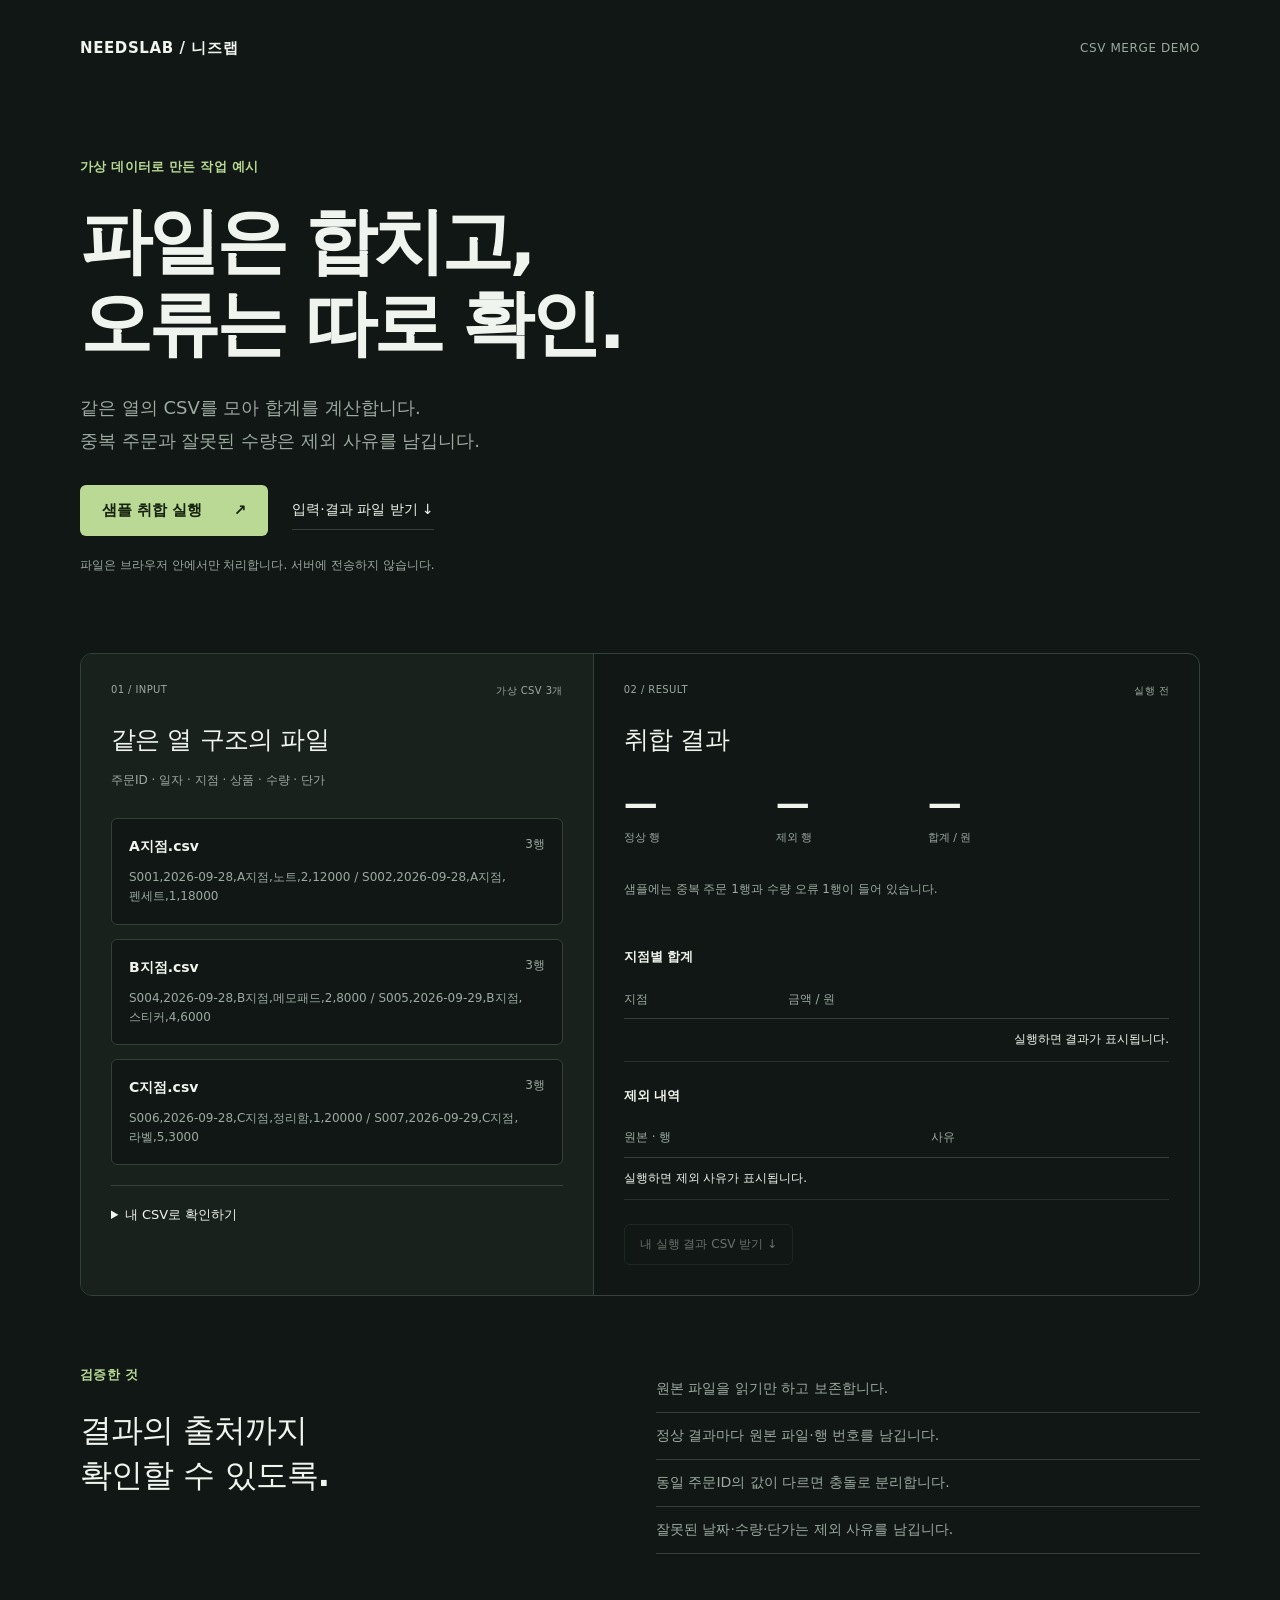
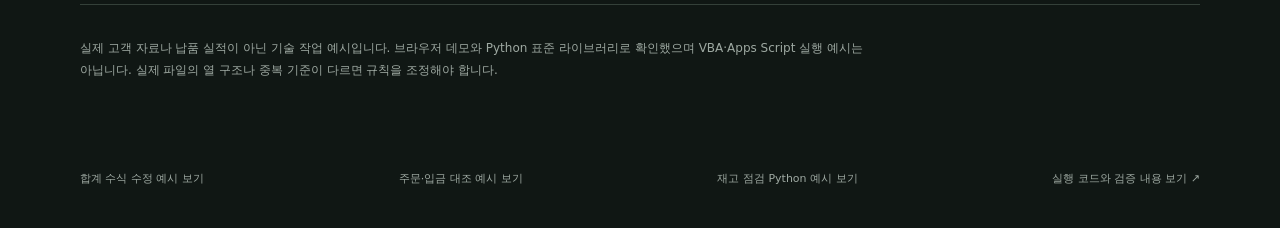
==== docs/index.html @ 4f650fd6 "Add fictional inventory shortage Python example" ====
<!doctype html>
<html lang="ko">
<head>
  <meta charset="utf-8">
  <meta name="viewport" content="width=device-width,initial-scale=1">
  <title>CSV 파일 취합 실행 예시 | 니즈랩</title>
  <meta name="description" content="가상 CSV 3개를 취합하고 중복·입력 오류를 분리하는 니즈랩 기술 작업 예시. 브라우저 안에서 직접 실행하고 결과를 확인하세요.">
  <meta name="theme-color" content="#101714">
  <link rel="stylesheet" href="style.css">
  <script src="merge.js" defer></script>
  <script src="demo.js" defer></script>
</head>
<body>
  <header class="shell masthead"><a href="https://github.com/needsbuilder/excel-automation-demo">NEEDSLAB / 니즈랩</a><span>CSV MERGE DEMO</span></header>
  <main class="shell">
    <section class="hero">
      <p class="eyebrow">가상 데이터로 만든 작업 예시</p>
      <h1>파일은 합치고,<br>오류는 따로 확인.</h1>
      <p class="intro">같은 열의 CSV를 모아 합계를 계산합니다.<br>중복 주문과 잘못된 수량은 제외 사유를 남깁니다.</p>
      <div class="actions"><button id="run" type="button">샘플 취합 실행 <span aria-hidden="true">↗</span></button><a class="secondary" href="downloads/excel-merge-sample.zip" download>입력·결과 파일 받기 ↓</a></div>
      <p class="micro">파일은 브라우저 안에서만 처리합니다. 서버에 전송하지 않습니다.</p>
    </section>
    <section class="workspace" aria-label="파일 취합 데모">
      <div class="input-pane">
        <div class="section-label"><span>01 / INPUT</span><span id="file-count">가상 CSV 3개</span></div>
        <h2>같은 열 구조의 파일</h2>
        <p>주문ID · 일자 · 지점 · 상품 · 수량 · 단가</p>
        <div id="files" class="files"></div>
        <details class="upload"><summary>내 CSV로 확인하기</summary><p>UTF-8, 같은 열·순서의 CSV를 선택하세요. 총 1MB 이하, 최대 10개입니다. 원본 파일은 변경하지 않습니다.</p><label for="upload">CSV 파일 선택</label><input id="upload" type="file" accept=".csv,text/csv" multiple><button class="quiet" id="reset" type="button">가상 샘플로 돌아가기</button></details>
      </div>
      <div class="output-pane">
        <div class="section-label"><span>02 / RESULT</span><span id="state">실행 전</span></div>
        <h2>취합 결과</h2>
        <div class="stats"><div><strong id="accepted">—</strong><span>정상 행</span></div><div><strong id="excluded">—</strong><span>제외 행</span></div><div><strong id="total">—</strong><span>합계 / 원</span></div></div>
        <p id="message" role="status" aria-live="polite">샘플에는 중복 주문 1행과 수량 오류 1행이 들어 있습니다.</p>
        <div class="table-wrap"><table><caption>지점별 합계</caption><thead><tr><th scope="col">지점</th><th scope="col">금액 / 원</th></tr></thead><tbody id="branches"><tr><td colspan="2">실행하면 결과가 표시됩니다.</td></tr></tbody></table></div>
        <div class="table-wrap"><table><caption>제외 내역</caption><thead><tr><th scope="col">원본 · 행</th><th scope="col">사유</th></tr></thead><tbody id="exceptions"><tr><td colspan="2">실행하면 제외 사유가 표시됩니다.</td></tr></tbody></table></div>
        <button id="download" class="quiet" type="button" disabled>내 실행 결과 CSV 받기 ↓</button>
      </div>
    </section>
    <section class="notes">
      <div><p class="eyebrow">검증한 것</p><h2>결과의 출처까지<br>확인할 수 있도록.</h2></div>
      <ul><li>원본 파일을 읽기만 하고 보존합니다.</li><li>정상 결과마다 원본 파일·행 번호를 남깁니다.</li><li>동일 주문ID의 값이 다르면 충돌로 분리합니다.</li><li>잘못된 날짜·수량·단가는 제외 사유를 남깁니다.</li></ul>
    </section>
    <p class="boundary">실제 고객 자료나 납품 실적이 아닌 기술 작업 예시입니다. 브라우저 데모와 Python 표준 라이브러리로 확인했으며 VBA·Apps Script 실행 예시는 아닙니다. 실제 파일의 열 구조나 중복 기준이 다르면 규칙을 조정해야 합니다.</p>
  </main>
  <footer class="shell"><a href="formula-example.html">합계 수식 수정 예시 보기</a><a href="reconcile-example.html">주문·입금 대조 예시 보기</a><a href="https://github.com/needsbuilder/excel-automation-demo/tree/main/inventory-example">재고 점검 Python 예시 보기</a><a href="https://github.com/needsbuilder/excel-automation-demo">실행 코드와 검증 내용 보기 ↗</a></footer>
</body>
</html>
---- docs/style.css ----
:root{color-scheme:dark;--bg:#101714;--pane:#19211d;--muted:#9ea9a2;--line:#344039;--fg:#f0f4ee;--accent:#b9d995;font-family:system-ui,-apple-system,BlinkMacSystemFont,"Apple SD Gothic Neo","Malgun Gothic",sans-serif}
*{box-sizing:border-box}body{margin:0;background:var(--bg);color:var(--fg);word-break:keep-all;overflow-wrap:anywhere}a{color:inherit;text-decoration:none}button,input{font:inherit}button,a{touch-action:manipulation}.shell{max-width:1200px;margin:auto;padding:0 40px}.masthead{display:flex;justify-content:space-between;align-items:center;gap:20px;height:96px;font-size:12px;letter-spacing:.05em}.masthead>a{font-size:15px;font-weight:700}.masthead>span{color:var(--muted)}.hero{padding:62px 0 66px}.eyebrow{color:var(--accent);font-size:13px;font-weight:600;letter-spacing:.02em;margin:0 0 24px}h1{font-size:clamp(40px,6vw,72px);line-height:1.14;letter-spacing:-.055em;font-weight:600;margin:0}.intro{color:var(--muted);font-size:18px;line-height:1.8;margin:28px 0}.actions{display:flex;gap:24px;align-items:center;flex-wrap:wrap}button{cursor:pointer;border:0;border-radius:6px;background:var(--accent);padding:16px 22px;color:#15200d;font-size:15px;font-weight:650}.actions button span{margin-left:26px}.secondary{font-size:14px;border-bottom:1px solid var(--line);padding:10px 0}.micro{font-size:12px;color:var(--muted);margin-top:19px;line-height:1.7}.workspace{display:grid;grid-template-columns:1fr 1.18fr;border:1px solid var(--line);border-radius:12px;overflow:hidden}.input-pane,.output-pane{padding:30px;min-width:0}.input-pane{background:var(--pane);border-right:1px solid var(--line)}.section-label{display:flex;justify-content:space-between;gap:14px;font-size:10px;letter-spacing:.04em;color:var(--muted)}h2{font-size:25px;line-height:1.4;font-weight:550;letter-spacing:-.03em;margin:24px 0 12px}.input-pane>p,.upload p{font-size:12px;color:var(--muted);line-height:1.9}.files{margin:26px 0 20px;display:grid;gap:14px}.file{border:1px solid var(--line);padding:17px;border-radius:6px;background:var(--bg)}.file>strong{font-size:14px}.file>span{float:right;color:var(--muted);font-size:12px}.file>p{font-size:12px;color:var(--muted);line-height:1.6;margin-bottom:0}.upload{font-size:12px;border-top:1px solid var(--line);padding-top:20px}.upload summary{cursor:pointer;font-size:13px}.upload label{display:block;margin:15px 0 10px}.upload input{max-width:100%;color:var(--muted);font-size:12px}.upload .quiet{margin-top:14px}.stats{display:grid;grid-template-columns:.8fr .8fr 1.4fr;gap:14px;padding:14px 0 22px}.stats strong{display:block;font-size:clamp(24px,3vw,34px);font-weight:600;letter-spacing:-.05em;font-variant-numeric:tabular-nums}.stats span{display:block;margin-top:7px;font-size:11px;color:var(--muted)}#message{color:var(--muted);font-size:12px;line-height:1.8;min-height:44px}.table-wrap{overflow:auto;margin-top:22px}table{width:100%;border-collapse:collapse;font-size:12px;line-height:1.8;text-align:left}caption{text-align:left;font-size:13px;font-weight:600;margin-bottom:12px}th{font-weight:500;color:var(--muted);border-bottom:1px solid var(--line);padding:8px 0}td{padding:10px 0;border-bottom:1px solid #27322b;vertical-align:top}th+th,td+td{padding-left:18px}#branches td:last-child,#branches th:last-child{text-align:right;font-variant-numeric:tabular-nums}.quiet{background:transparent;color:var(--fg);border:1px solid var(--line);font-size:12px;padding:11px 15px;font-weight:500}#download{margin-top:24px}button:disabled{opacity:.4;cursor:default}.notes{padding:70px 0 50px;display:grid;grid-template-columns:1fr 1fr;gap:32px;border-bottom:1px solid var(--line)}.notes h2{font-size:32px;margin:0}.notes ul{list-style:none;padding:0;margin:0}.notes li{font-size:14px;line-height:1.7;padding:11px 0;border-bottom:1px solid var(--line);color:var(--muted)}.boundary{font-size:12px;line-height:1.9;color:var(--muted);max-width:800px;padding:20px 0 34px}footer{display:flex;justify-content:space-between;gap:20px;align-items:center;font-size:11px;color:var(--muted);min-height:100px}button:hover:not(:disabled),a:hover{opacity:.85}:focus-visible{outline:2px solid var(--accent);outline-offset:5px}
.output-pane{scroll-margin-top:20px}
@media(max-width:760px){.shell{padding:0 22px}.masthead{height:80px}.masthead>span{display:none}.hero{padding:40px 0 48px}.intro{font-size:16px}.workspace{grid-template-columns:1fr}.input-pane{border-right:0;border-bottom:1px solid var(--line)}.input-pane,.output-pane{padding:24px}.notes{grid-template-columns:1fr;padding-top:48px;gap:25px}.notes h2{font-size:28px}footer{align-items:flex-start;flex-direction:column;justify-content:center;gap:14px;padding-bottom:24px}.stats{gap:8px}}
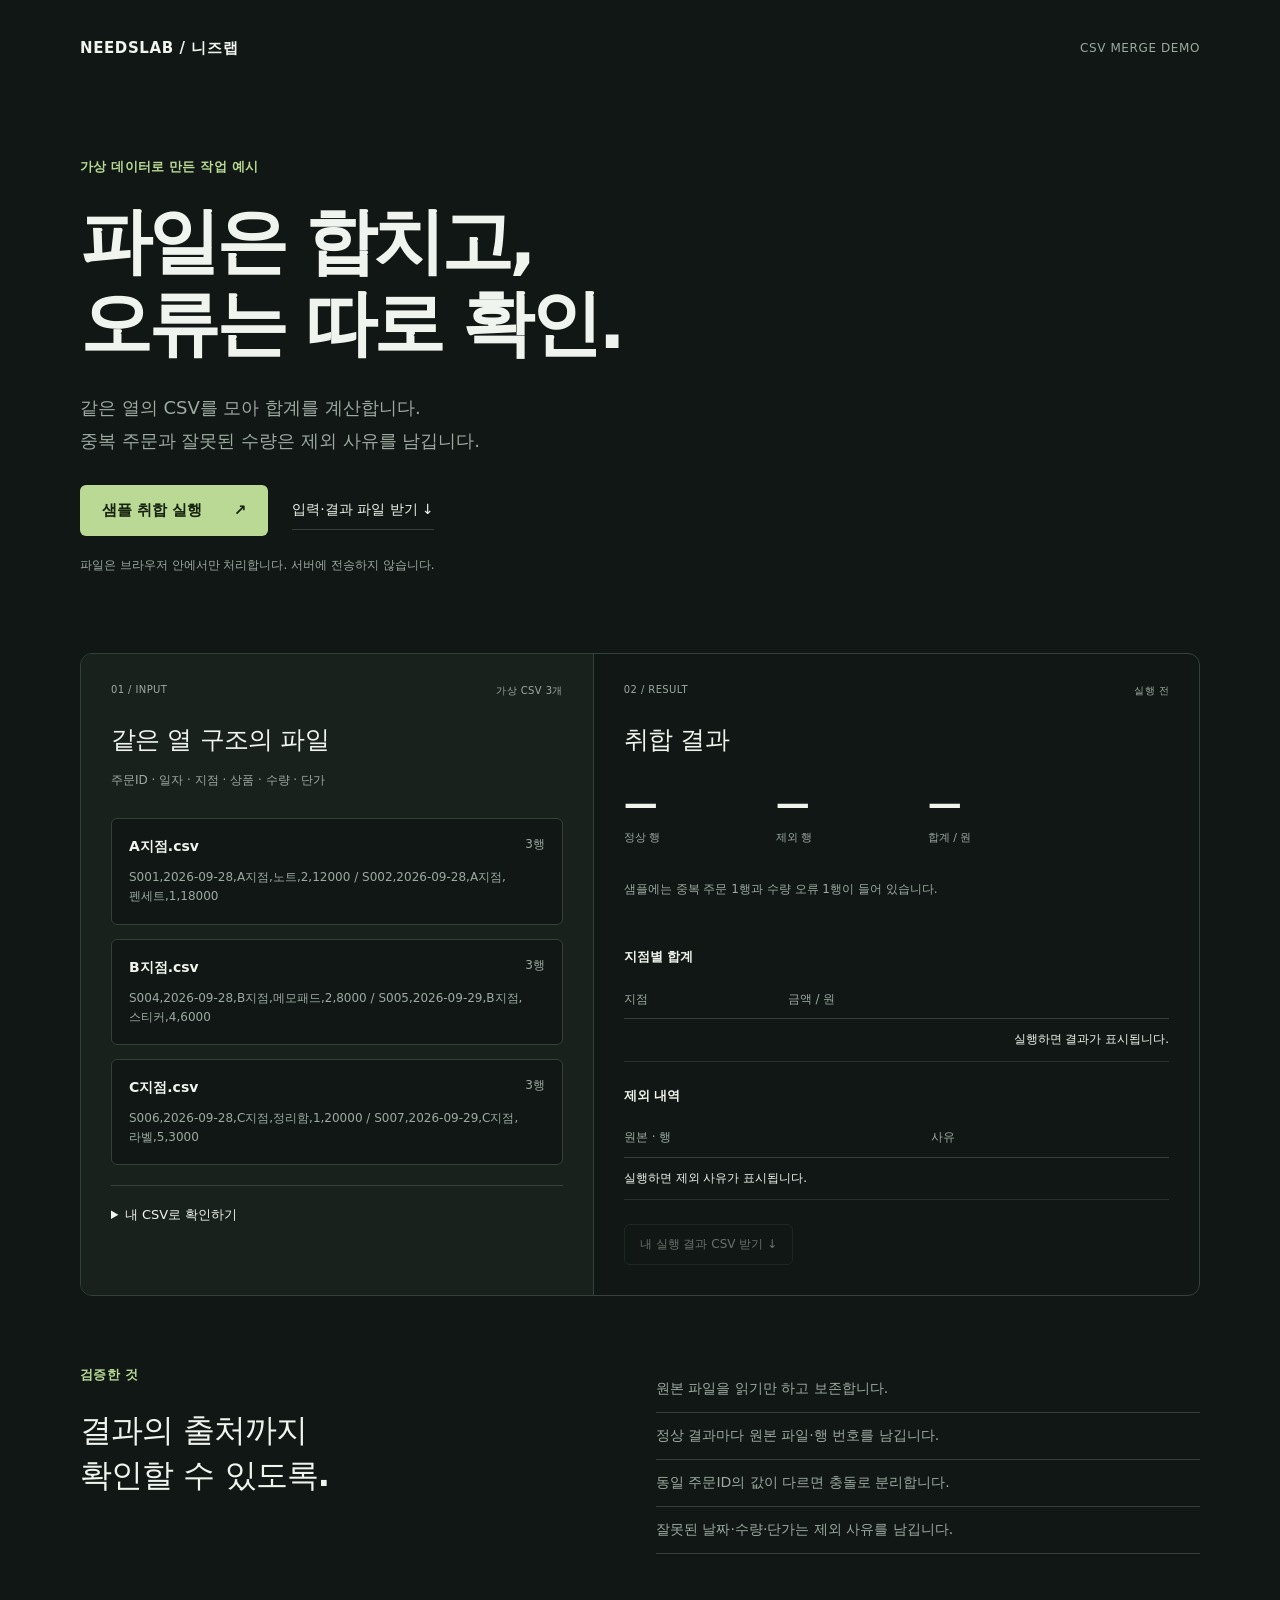
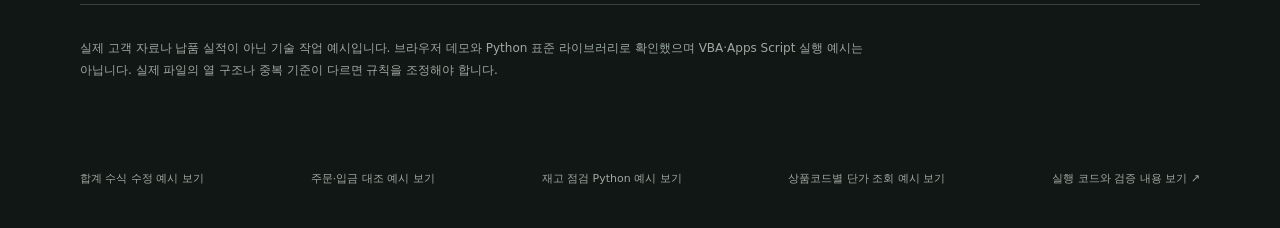
==== commit d52cc86a: "Add fictional SKU price lookup example with acceptance checks" ====
--- a/docs/index.html
+++ b/docs/index.html
@@ -44,6 +44,6 @@
     </section>
     <p class="boundary">실제 고객 자료나 납품 실적이 아닌 기술 작업 예시입니다. 브라우저 데모와 Python 표준 라이브러리로 확인했으며 VBA·Apps Script 실행 예시는 아닙니다. 실제 파일의 열 구조나 중복 기준이 다르면 규칙을 조정해야 합니다.</p>
   </main>
-  <footer class="shell"><a href="formula-example.html">합계 수식 수정 예시 보기</a><a href="reconcile-example.html">주문·입금 대조 예시 보기</a><a href="https://github.com/needsbuilder/excel-automation-demo/tree/main/inventory-example">재고 점검 Python 예시 보기</a><a href="https://github.com/needsbuilder/excel-automation-demo">실행 코드와 검증 내용 보기 ↗</a></footer>
+  <footer class="shell"><a href="formula-example.html">합계 수식 수정 예시 보기</a><a href="reconcile-example.html">주문·입금 대조 예시 보기</a><a href="https://github.com/needsbuilder/excel-automation-demo/tree/main/inventory-example">재고 점검 Python 예시 보기</a><a href="https://github.com/needsbuilder/excel-automation-demo/tree/main/price-lookup-example">상품코드별 단가 조회 예시 보기</a><a href="https://github.com/needsbuilder/excel-automation-demo">실행 코드와 검증 내용 보기 ↗</a></footer>
 </body>
 </html>
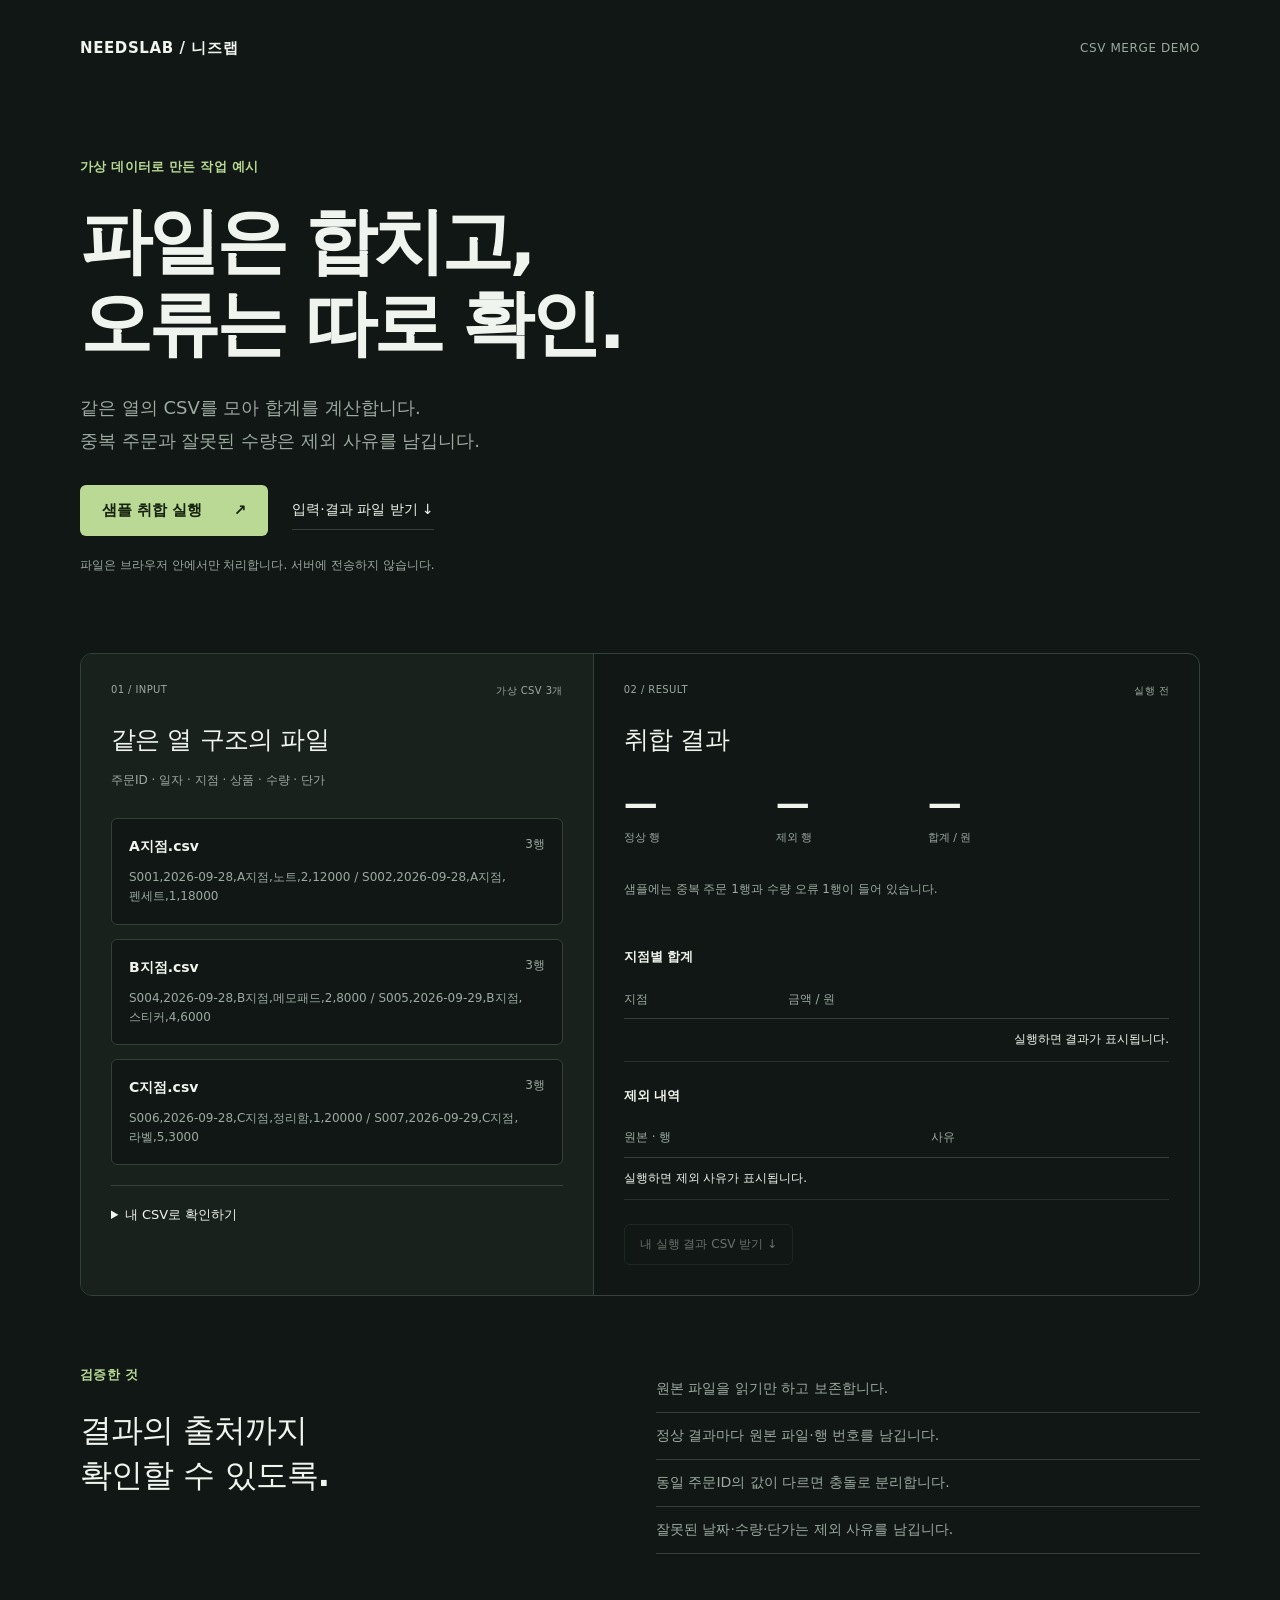
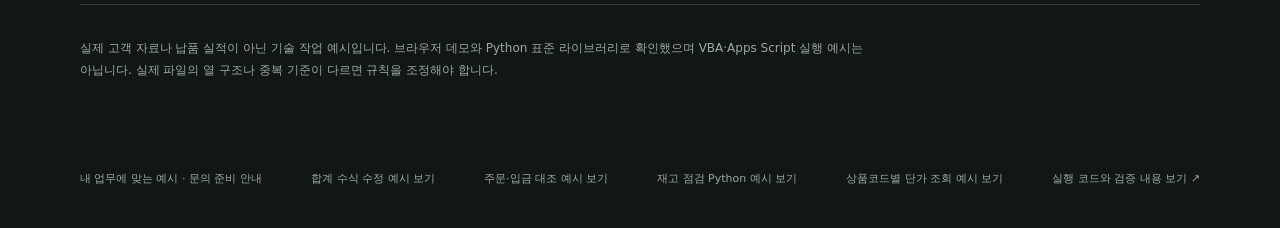
==== commit b8b2cb3b: "Add example chooser and consultation preparation guide" ====
--- a/docs/index.html
+++ b/docs/index.html
@@ -44,6 +44,6 @@
     </section>
     <p class="boundary">실제 고객 자료나 납품 실적이 아닌 기술 작업 예시입니다. 브라우저 데모와 Python 표준 라이브러리로 확인했으며 VBA·Apps Script 실행 예시는 아닙니다. 실제 파일의 열 구조나 중복 기준이 다르면 규칙을 조정해야 합니다.</p>
   </main>
-  <footer class="shell"><a href="formula-example.html">합계 수식 수정 예시 보기</a><a href="reconcile-example.html">주문·입금 대조 예시 보기</a><a href="https://github.com/needsbuilder/excel-automation-demo/tree/main/inventory-example">재고 점검 Python 예시 보기</a><a href="https://github.com/needsbuilder/excel-automation-demo/tree/main/price-lookup-example">상품코드별 단가 조회 예시 보기</a><a href="https://github.com/needsbuilder/excel-automation-demo">실행 코드와 검증 내용 보기 ↗</a></footer>
+  <footer class="shell"><a href="https://github.com/needsbuilder/excel-automation-demo/blob/main/CONSULTATION.md">내 업무에 맞는 예시 · 문의 준비 안내</a><a href="formula-example.html">합계 수식 수정 예시 보기</a><a href="reconcile-example.html">주문·입금 대조 예시 보기</a><a href="https://github.com/needsbuilder/excel-automation-demo/tree/main/inventory-example">재고 점검 Python 예시 보기</a><a href="https://github.com/needsbuilder/excel-automation-demo/tree/main/price-lookup-example">상품코드별 단가 조회 예시 보기</a><a href="https://github.com/needsbuilder/excel-automation-demo">실행 코드와 검증 내용 보기 ↗</a></footer>
 </body>
 </html>
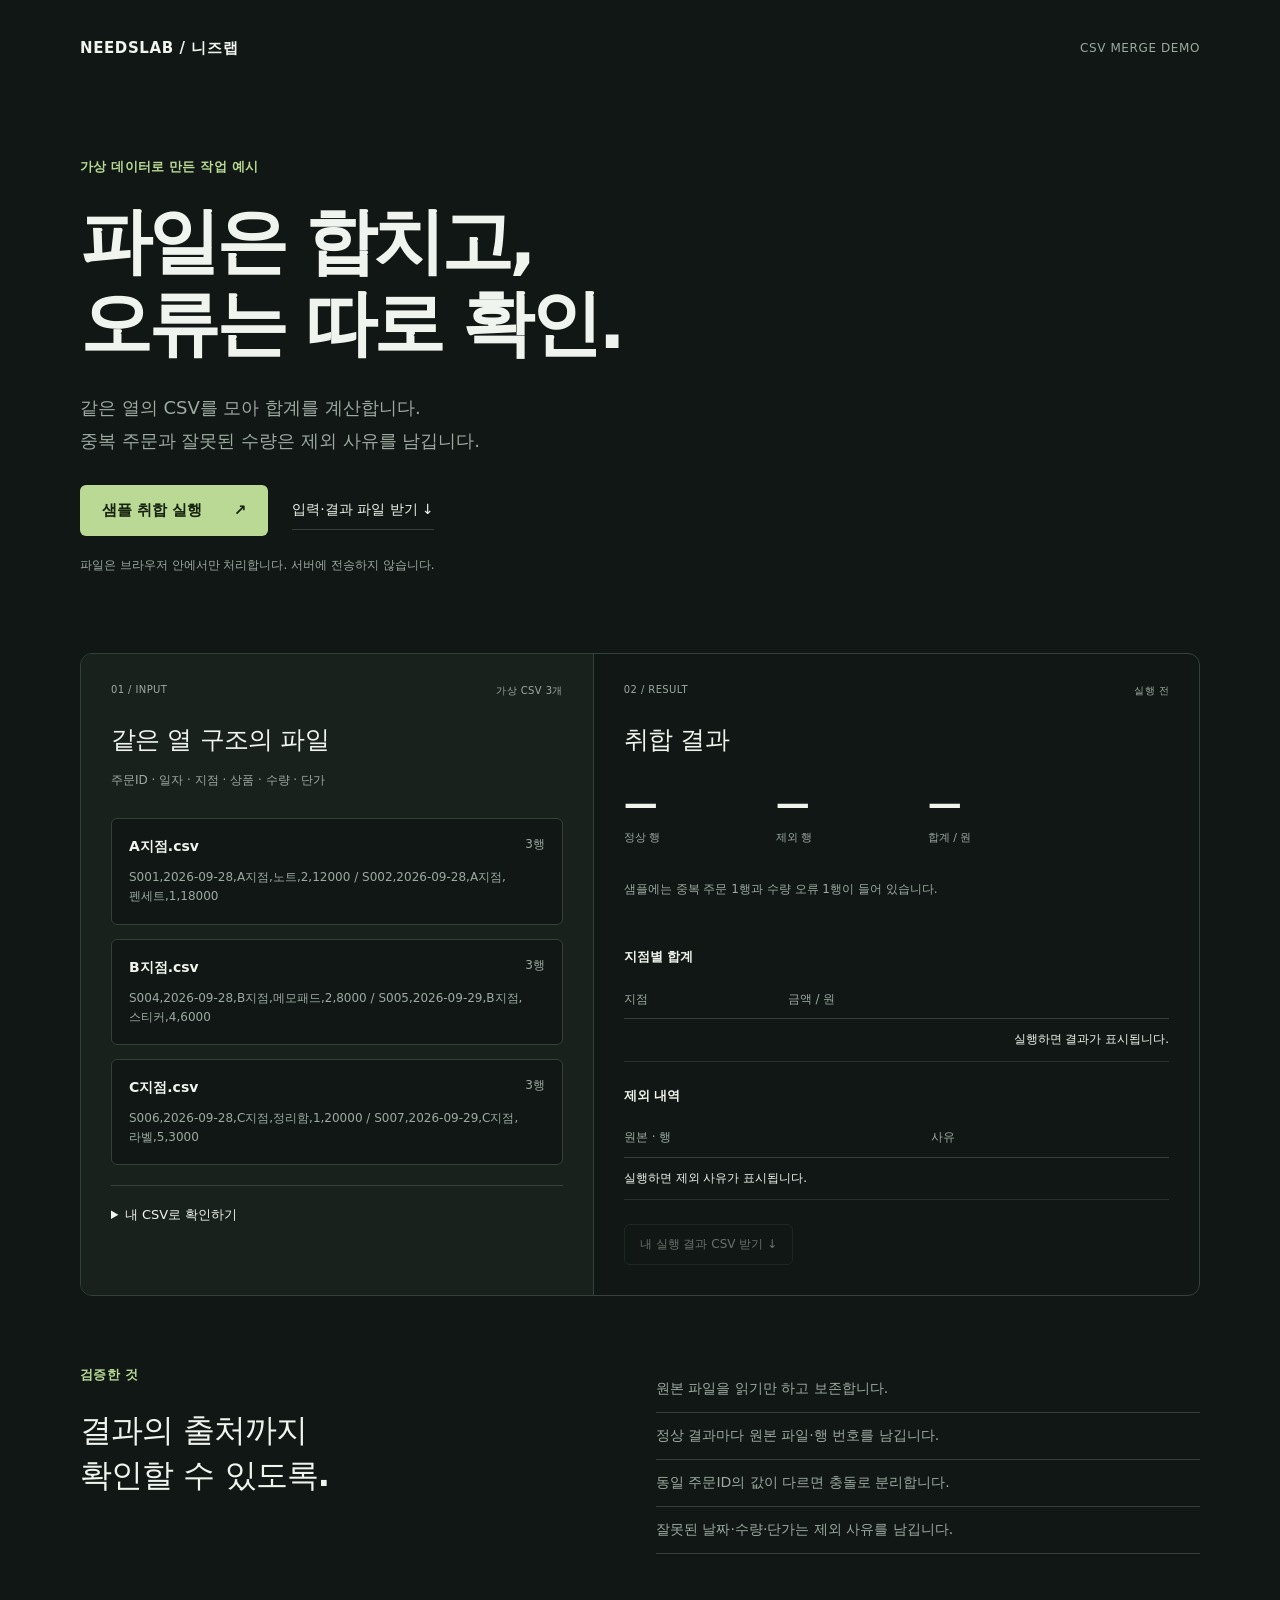
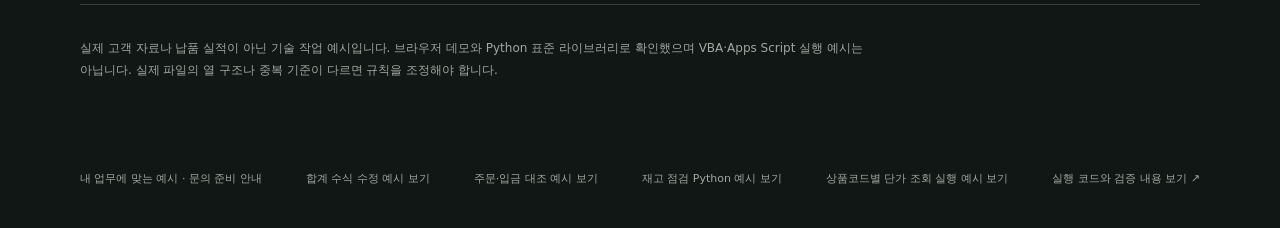
==== commit a8d2a433: "Add interactive browser example for fictional price lookup" ====
--- a/docs/index.html
+++ b/docs/index.html
@@ -44,6 +44,6 @@
     </section>
     <p class="boundary">실제 고객 자료나 납품 실적이 아닌 기술 작업 예시입니다. 브라우저 데모와 Python 표준 라이브러리로 확인했으며 VBA·Apps Script 실행 예시는 아닙니다. 실제 파일의 열 구조나 중복 기준이 다르면 규칙을 조정해야 합니다.</p>
   </main>
-  <footer class="shell"><a href="https://github.com/needsbuilder/excel-automation-demo/blob/main/CONSULTATION.md">내 업무에 맞는 예시 · 문의 준비 안내</a><a href="formula-example.html">합계 수식 수정 예시 보기</a><a href="reconcile-example.html">주문·입금 대조 예시 보기</a><a href="https://github.com/needsbuilder/excel-automation-demo/tree/main/inventory-example">재고 점검 Python 예시 보기</a><a href="https://github.com/needsbuilder/excel-automation-demo/tree/main/price-lookup-example">상품코드별 단가 조회 예시 보기</a><a href="https://github.com/needsbuilder/excel-automation-demo">실행 코드와 검증 내용 보기 ↗</a></footer>
+  <footer class="shell"><a href="https://github.com/needsbuilder/excel-automation-demo/blob/main/CONSULTATION.md">내 업무에 맞는 예시 · 문의 준비 안내</a><a href="formula-example.html">합계 수식 수정 예시 보기</a><a href="reconcile-example.html">주문·입금 대조 예시 보기</a><a href="https://github.com/needsbuilder/excel-automation-demo/tree/main/inventory-example">재고 점검 Python 예시 보기</a><a href="price-lookup-example.html">상품코드별 단가 조회 실행 예시 보기</a><a href="https://github.com/needsbuilder/excel-automation-demo">실행 코드와 검증 내용 보기 ↗</a></footer>
 </body>
 </html>
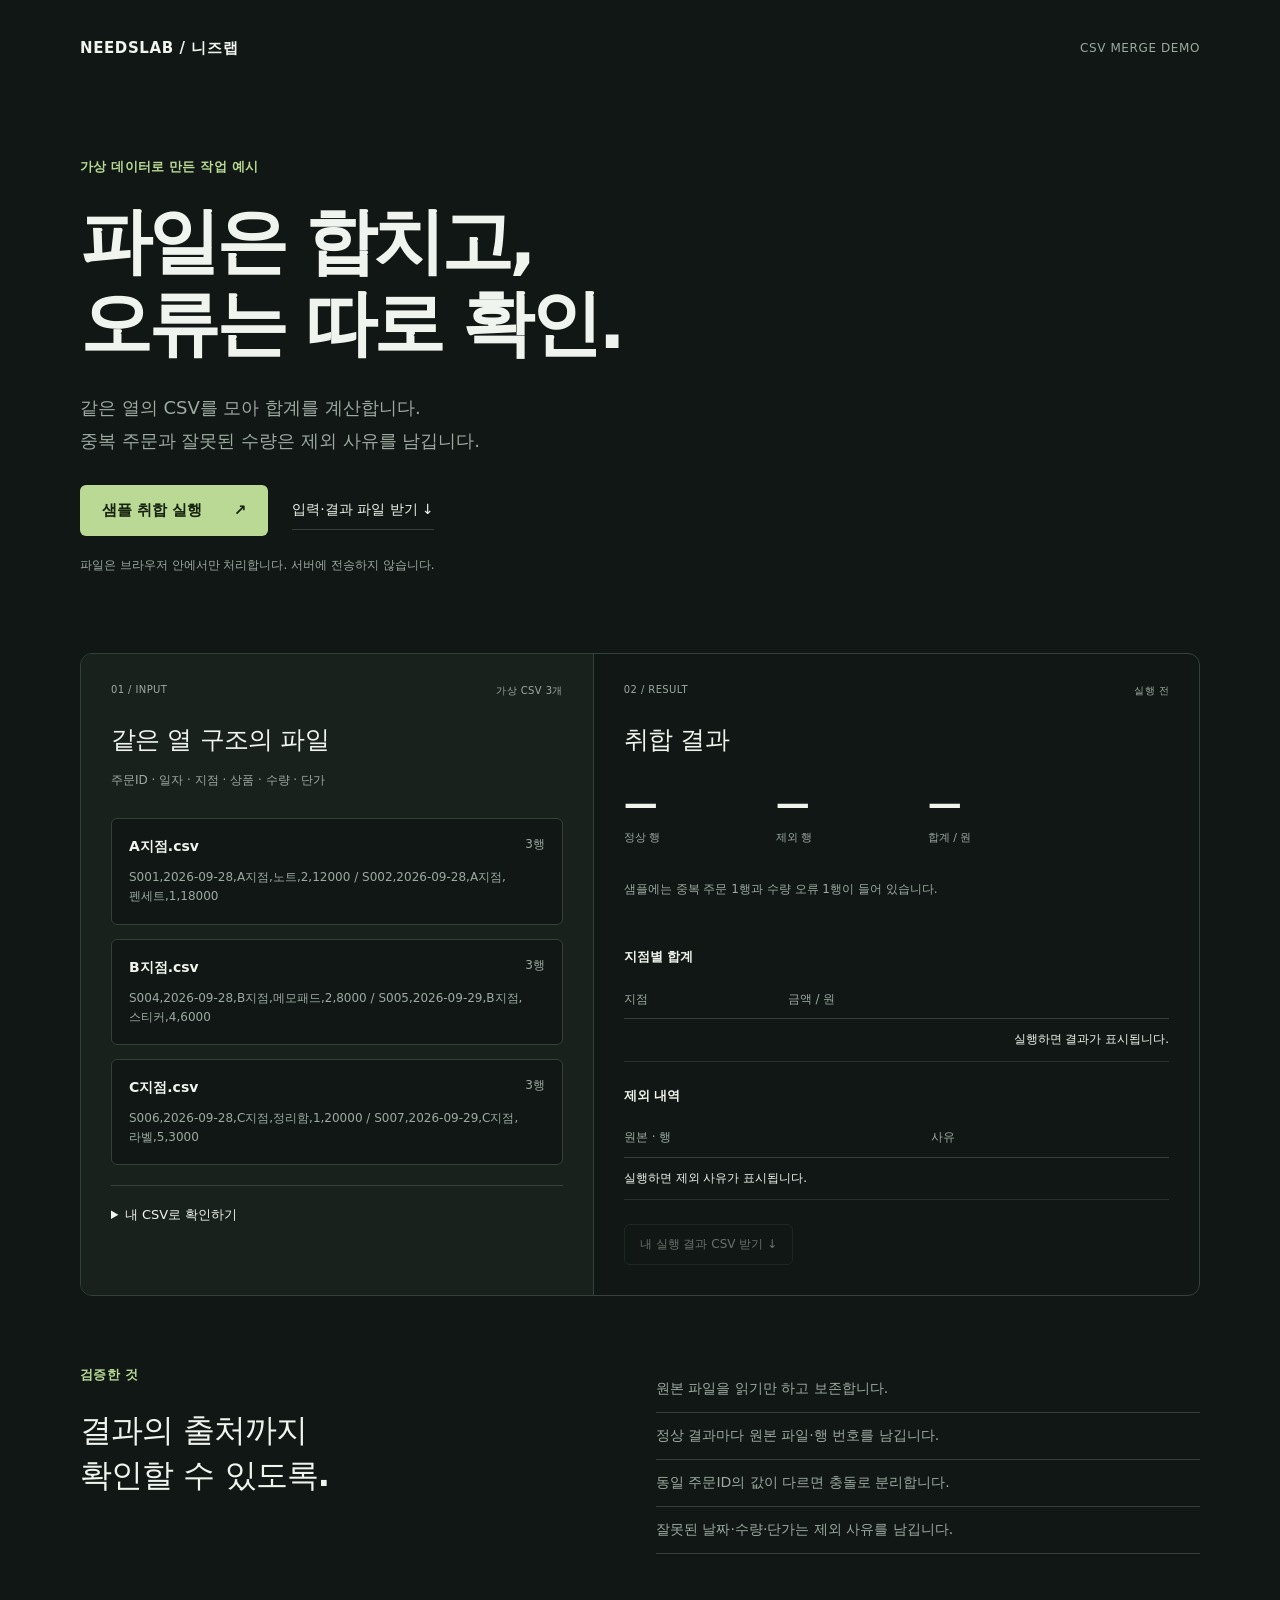
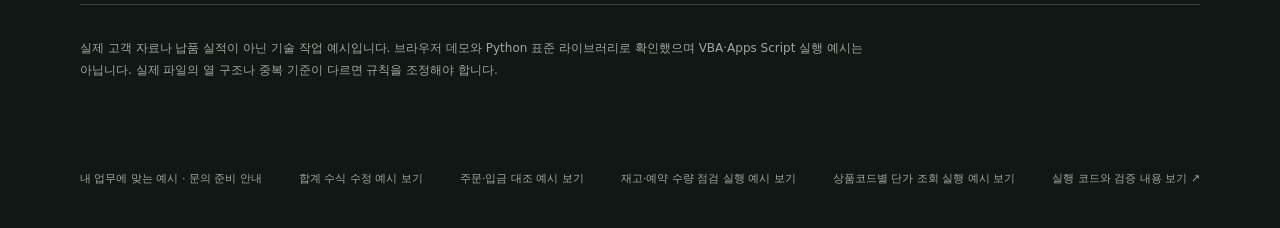
==== commit e277b371: "Add interactive fictional inventory check example" ====
--- a/docs/index.html
+++ b/docs/index.html
@@ -44,6 +44,6 @@
     </section>
     <p class="boundary">실제 고객 자료나 납품 실적이 아닌 기술 작업 예시입니다. 브라우저 데모와 Python 표준 라이브러리로 확인했으며 VBA·Apps Script 실행 예시는 아닙니다. 실제 파일의 열 구조나 중복 기준이 다르면 규칙을 조정해야 합니다.</p>
   </main>
-  <footer class="shell"><a href="https://github.com/needsbuilder/excel-automation-demo/blob/main/CONSULTATION.md">내 업무에 맞는 예시 · 문의 준비 안내</a><a href="formula-example.html">합계 수식 수정 예시 보기</a><a href="reconcile-example.html">주문·입금 대조 예시 보기</a><a href="https://github.com/needsbuilder/excel-automation-demo/tree/main/inventory-example">재고 점검 Python 예시 보기</a><a href="price-lookup-example.html">상품코드별 단가 조회 실행 예시 보기</a><a href="https://github.com/needsbuilder/excel-automation-demo">실행 코드와 검증 내용 보기 ↗</a></footer>
+  <footer class="shell"><a href="https://github.com/needsbuilder/excel-automation-demo/blob/main/CONSULTATION.md">내 업무에 맞는 예시 · 문의 준비 안내</a><a href="formula-example.html">합계 수식 수정 예시 보기</a><a href="reconcile-example.html">주문·입금 대조 예시 보기</a><a href="inventory-example.html">재고·예약 수량 점검 실행 예시 보기</a><a href="price-lookup-example.html">상품코드별 단가 조회 실행 예시 보기</a><a href="https://github.com/needsbuilder/excel-automation-demo">실행 코드와 검증 내용 보기 ↗</a></footer>
 </body>
 </html>
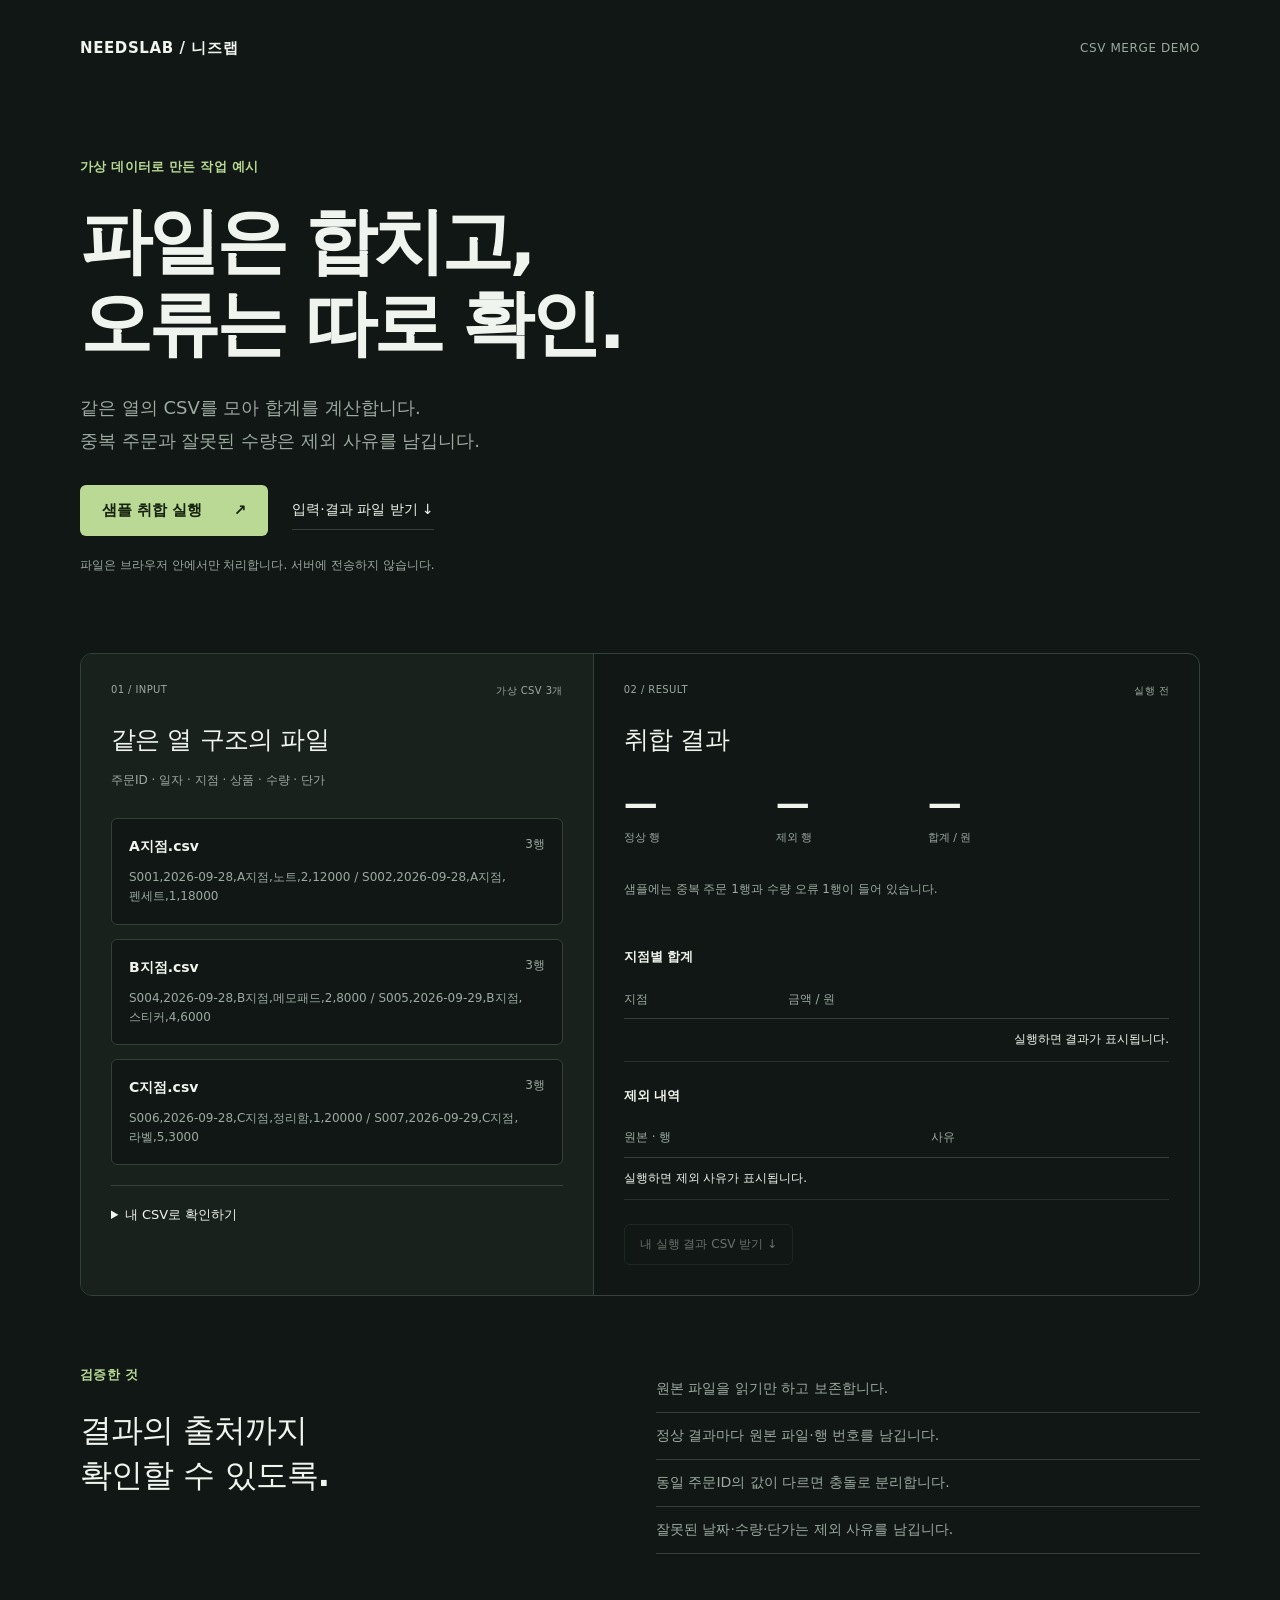
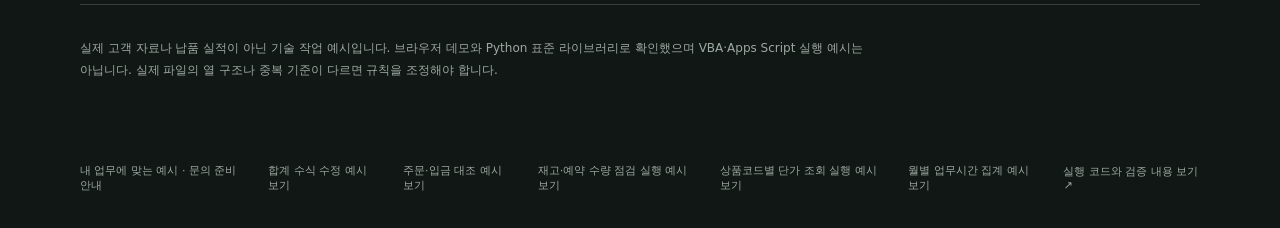
==== commit c30fd187: "Add verified fictional monthly worklog aggregation example" ====
--- a/docs/index.html
+++ b/docs/index.html
@@ -44,6 +44,6 @@
     </section>
     <p class="boundary">실제 고객 자료나 납품 실적이 아닌 기술 작업 예시입니다. 브라우저 데모와 Python 표준 라이브러리로 확인했으며 VBA·Apps Script 실행 예시는 아닙니다. 실제 파일의 열 구조나 중복 기준이 다르면 규칙을 조정해야 합니다.</p>
   </main>
-  <footer class="shell"><a href="https://github.com/needsbuilder/excel-automation-demo/blob/main/CONSULTATION.md">내 업무에 맞는 예시 · 문의 준비 안내</a><a href="formula-example.html">합계 수식 수정 예시 보기</a><a href="reconcile-example.html">주문·입금 대조 예시 보기</a><a href="inventory-example.html">재고·예약 수량 점검 실행 예시 보기</a><a href="price-lookup-example.html">상품코드별 단가 조회 실행 예시 보기</a><a href="https://github.com/needsbuilder/excel-automation-demo">실행 코드와 검증 내용 보기 ↗</a></footer>
+  <footer class="shell"><a href="https://github.com/needsbuilder/excel-automation-demo/blob/main/CONSULTATION.md">내 업무에 맞는 예시 · 문의 준비 안내</a><a href="formula-example.html">합계 수식 수정 예시 보기</a><a href="reconcile-example.html">주문·입금 대조 예시 보기</a><a href="inventory-example.html">재고·예약 수량 점검 실행 예시 보기</a><a href="price-lookup-example.html">상품코드별 단가 조회 실행 예시 보기</a><a href="monthly-worklog-example.html">월별 업무시간 집계 예시 보기</a><a href="https://github.com/needsbuilder/excel-automation-demo">실행 코드와 검증 내용 보기 ↗</a></footer>
 </body>
 </html>
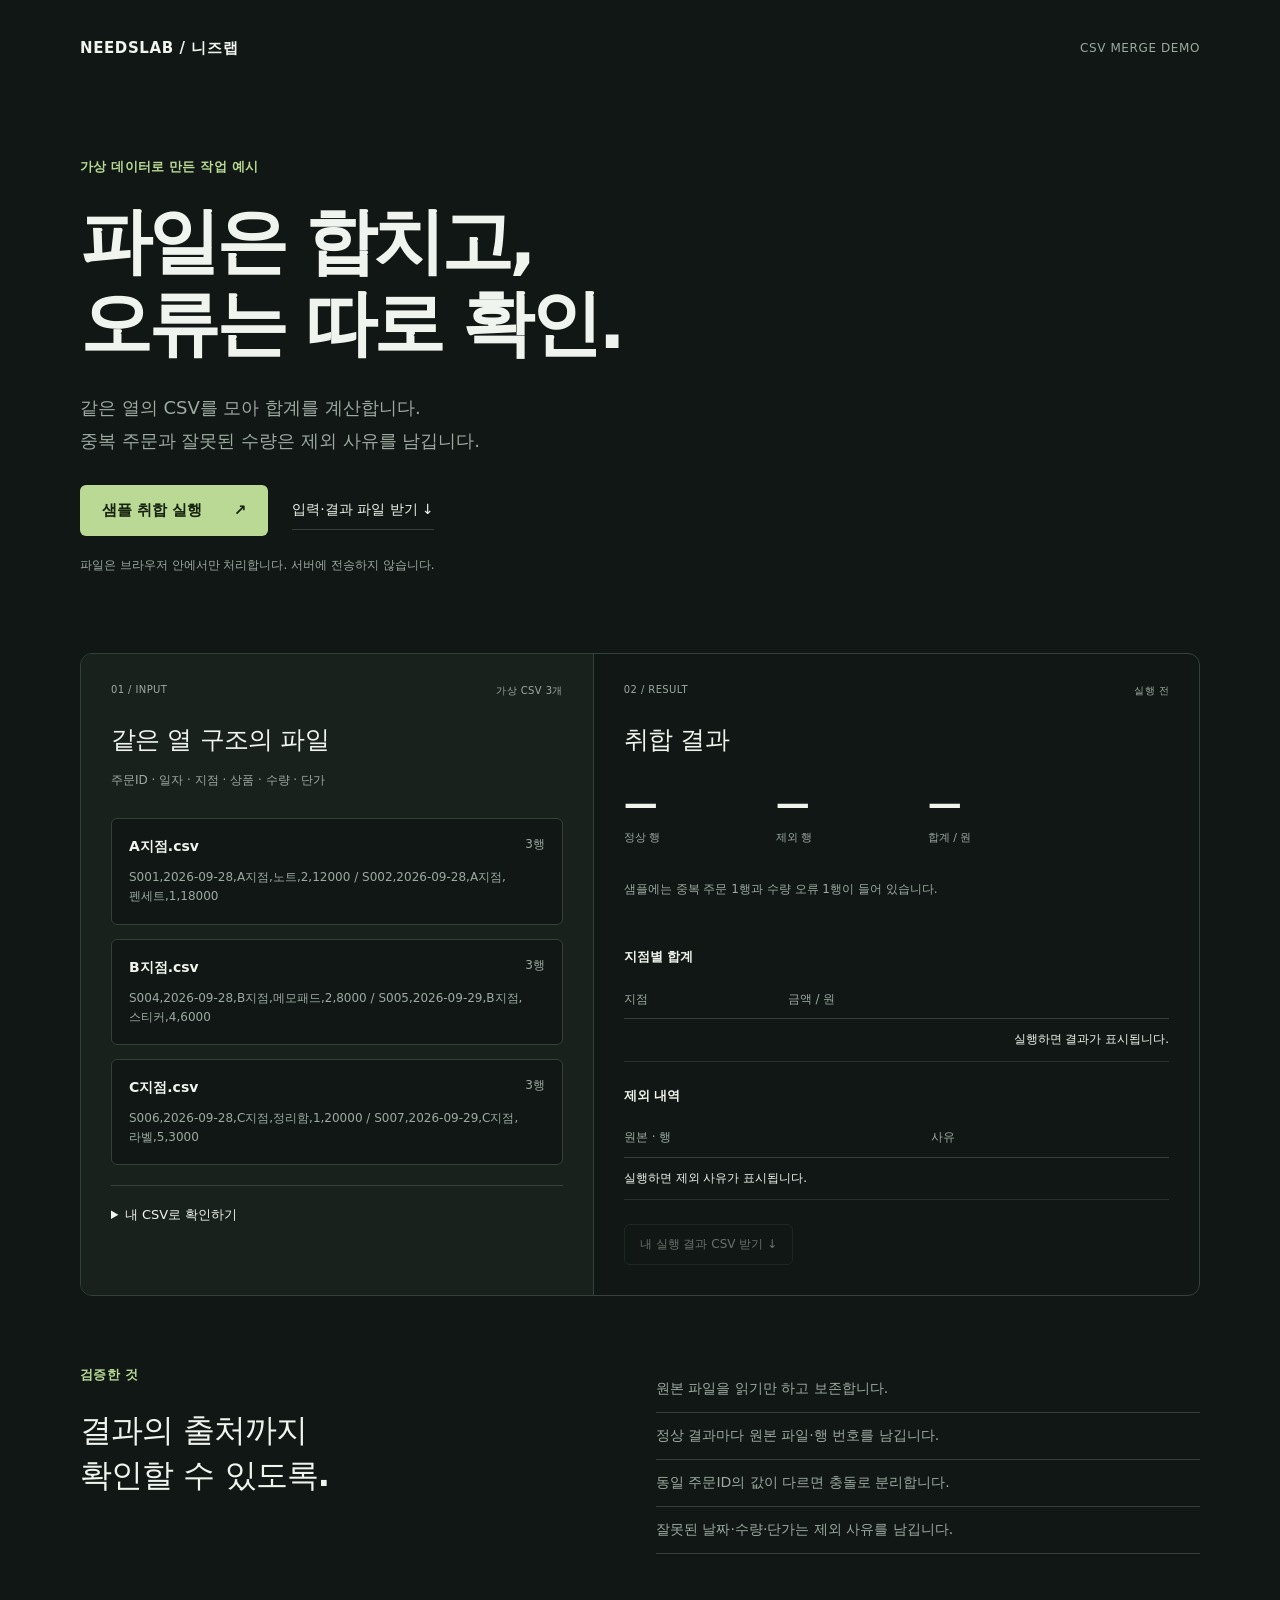
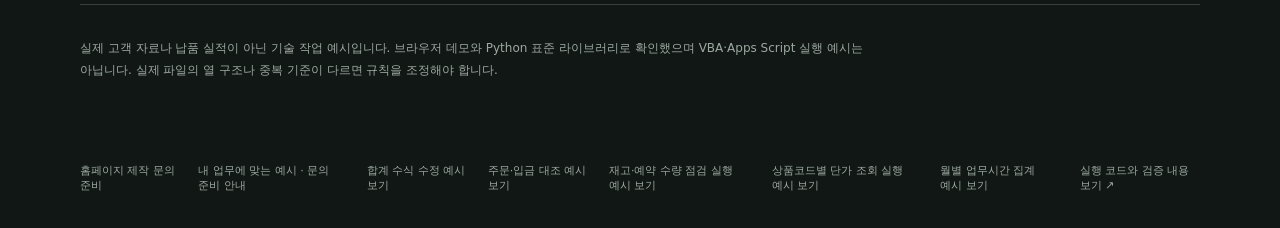
==== commit e7227915: "Add website consultation scope guide and inquiry template" ====
--- a/docs/index.html
+++ b/docs/index.html
@@ -44,6 +44,6 @@
     </section>
     <p class="boundary">실제 고객 자료나 납품 실적이 아닌 기술 작업 예시입니다. 브라우저 데모와 Python 표준 라이브러리로 확인했으며 VBA·Apps Script 실행 예시는 아닙니다. 실제 파일의 열 구조나 중복 기준이 다르면 규칙을 조정해야 합니다.</p>
   </main>
-  <footer class="shell"><a href="https://github.com/needsbuilder/excel-automation-demo/blob/main/CONSULTATION.md">내 업무에 맞는 예시 · 문의 준비 안내</a><a href="formula-example.html">합계 수식 수정 예시 보기</a><a href="reconcile-example.html">주문·입금 대조 예시 보기</a><a href="inventory-example.html">재고·예약 수량 점검 실행 예시 보기</a><a href="price-lookup-example.html">상품코드별 단가 조회 실행 예시 보기</a><a href="monthly-worklog-example.html">월별 업무시간 집계 예시 보기</a><a href="https://github.com/needsbuilder/excel-automation-demo">실행 코드와 검증 내용 보기 ↗</a></footer>
+  <footer class="shell"><a href="website-consultation.html">홈페이지 제작 문의 준비</a><a href="https://github.com/needsbuilder/excel-automation-demo/blob/main/CONSULTATION.md">내 업무에 맞는 예시 · 문의 준비 안내</a><a href="formula-example.html">합계 수식 수정 예시 보기</a><a href="reconcile-example.html">주문·입금 대조 예시 보기</a><a href="inventory-example.html">재고·예약 수량 점검 실행 예시 보기</a><a href="price-lookup-example.html">상품코드별 단가 조회 실행 예시 보기</a><a href="monthly-worklog-example.html">월별 업무시간 집계 예시 보기</a><a href="https://github.com/needsbuilder/excel-automation-demo">실행 코드와 검증 내용 보기 ↗</a></footer>
 </body>
 </html>
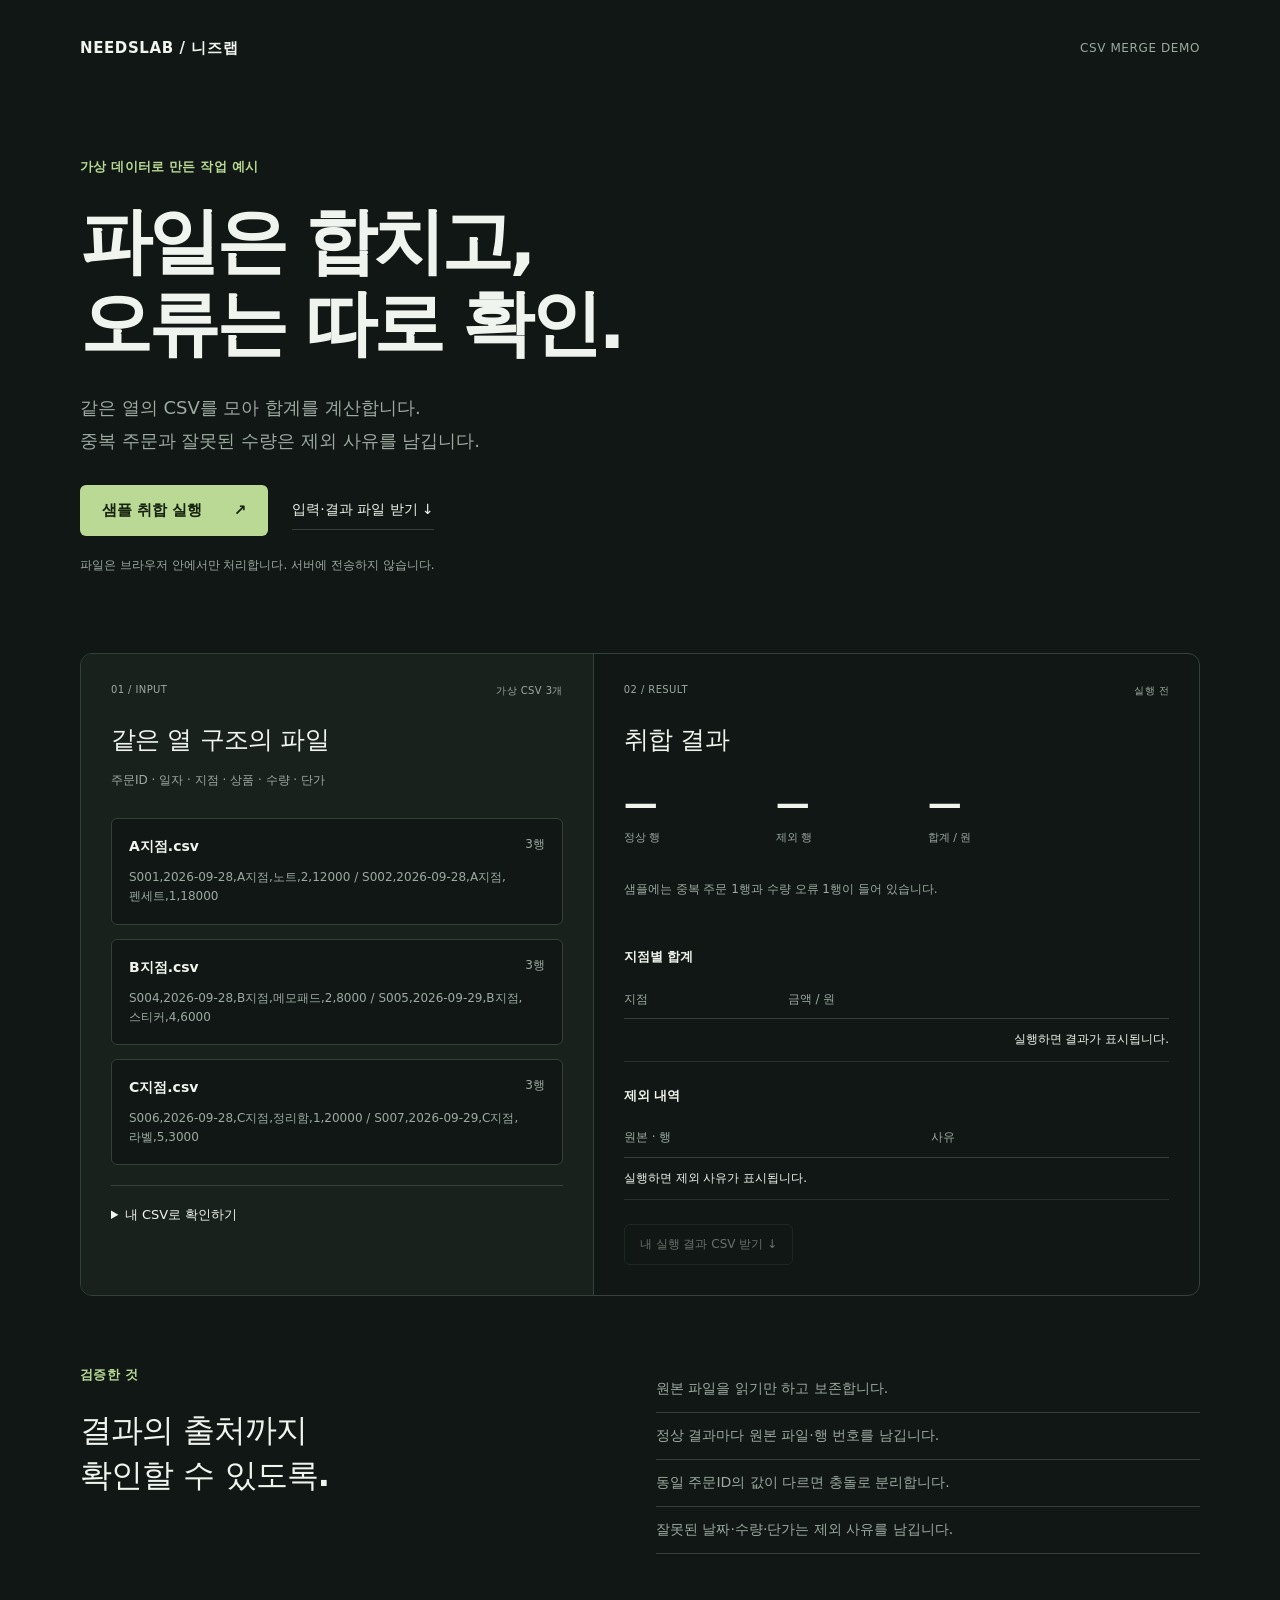
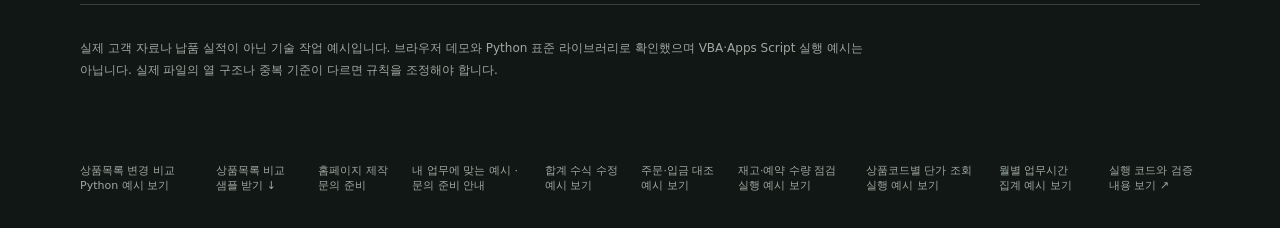
==== commit f21a9ce8: "Add validated fictional catalog snapshot comparison example" ====
--- a/docs/index.html
+++ b/docs/index.html
@@ -44,6 +44,6 @@
     </section>
     <p class="boundary">실제 고객 자료나 납품 실적이 아닌 기술 작업 예시입니다. 브라우저 데모와 Python 표준 라이브러리로 확인했으며 VBA·Apps Script 실행 예시는 아닙니다. 실제 파일의 열 구조나 중복 기준이 다르면 규칙을 조정해야 합니다.</p>
   </main>
-  <footer class="shell"><a href="website-consultation.html">홈페이지 제작 문의 준비</a><a href="https://github.com/needsbuilder/excel-automation-demo/blob/main/CONSULTATION.md">내 업무에 맞는 예시 · 문의 준비 안내</a><a href="formula-example.html">합계 수식 수정 예시 보기</a><a href="reconcile-example.html">주문·입금 대조 예시 보기</a><a href="inventory-example.html">재고·예약 수량 점검 실행 예시 보기</a><a href="price-lookup-example.html">상품코드별 단가 조회 실행 예시 보기</a><a href="monthly-worklog-example.html">월별 업무시간 집계 예시 보기</a><a href="https://github.com/needsbuilder/excel-automation-demo">실행 코드와 검증 내용 보기 ↗</a></footer>
+  <footer class="shell"><a href="https://github.com/needsbuilder/excel-automation-demo/tree/main/catalog-change-example">상품목록 변경 비교 Python 예시 보기</a><a href="downloads/catalog-change-sample.zip" download>상품목록 비교 샘플 받기 ↓</a><a href="website-consultation.html">홈페이지 제작 문의 준비</a><a href="https://github.com/needsbuilder/excel-automation-demo/blob/main/CONSULTATION.md">내 업무에 맞는 예시 · 문의 준비 안내</a><a href="formula-example.html">합계 수식 수정 예시 보기</a><a href="reconcile-example.html">주문·입금 대조 예시 보기</a><a href="inventory-example.html">재고·예약 수량 점검 실행 예시 보기</a><a href="price-lookup-example.html">상품코드별 단가 조회 실행 예시 보기</a><a href="monthly-worklog-example.html">월별 업무시간 집계 예시 보기</a><a href="https://github.com/needsbuilder/excel-automation-demo">실행 코드와 검증 내용 보기 ↗</a></footer>
 </body>
 </html>
